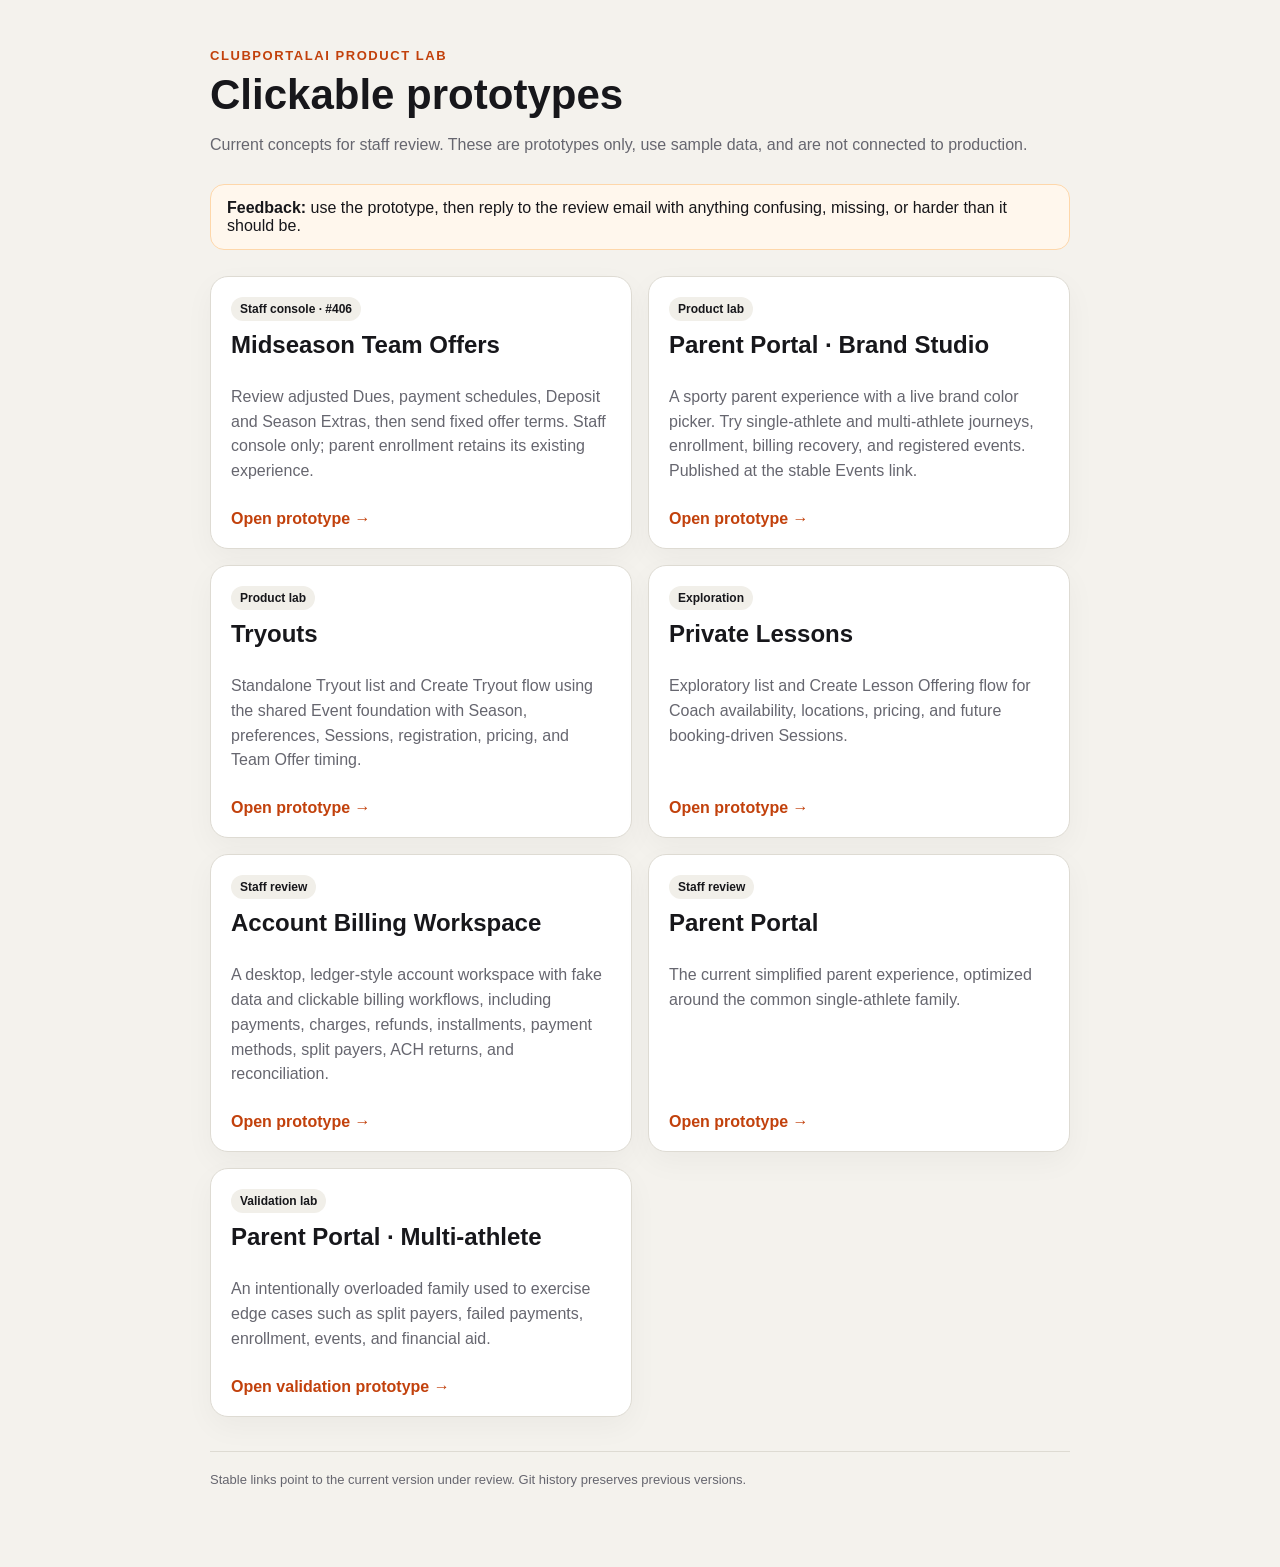
==== index.html @ dfda04d3 "Publish staff midseason Team Offer prototype" ====
<!doctype html>
<html lang="en">
<head>
<meta charset="utf-8">
<meta name="viewport" content="width=device-width,initial-scale=1">
<title>ClubPortalAI Prototypes</title>
<style>
:root{--bg:#f4f2ed;--panel:#fff;--fg:#17171b;--muted:#66666f;--line:#dedbd3;--accent:#c2410c}
*{box-sizing:border-box}body{margin:0;background:var(--bg);color:var(--fg);font-family:-apple-system,BlinkMacSystemFont,"Segoe UI",sans-serif}
main{max-width:900px;margin:auto;padding:48px 20px 80px}
.kicker{font-size:13px;font-weight:700;letter-spacing:.12em;text-transform:uppercase;color:var(--accent)}
h1{font-size:42px;line-height:1.05;margin:10px 0 12px}p{color:var(--muted);line-height:1.55}
.notice{background:#fff7ed;border:1px solid #fed7aa;border-radius:14px;padding:14px 16px;margin:26px 0}
.grid{display:grid;grid-template-columns:repeat(auto-fit,minmax(280px,1fr));gap:16px;margin-top:24px}
.card{display:flex;flex-direction:column;gap:10px;background:var(--panel);border:1px solid var(--line);border-radius:18px;padding:20px;text-decoration:none;color:inherit;box-shadow:0 10px 30px rgba(0,0,0,.04)}
.card:hover{border-color:#c9c5bc;transform:translateY(-1px)}
.badge{align-self:flex-start;font-size:12px;font-weight:700;background:#f1efe9;border-radius:999px;padding:5px 9px}
.card h2{font-size:24px;margin:0}.arrow{margin-top:auto;font-weight:700;color:var(--accent)}
footer{margin-top:34px;padding-top:20px;border-top:1px solid var(--line);font-size:13px;color:var(--muted)}
</style>
</head>
<body>
<main>
<div class="kicker">ClubPortalAI Product Lab</div>
<h1>Clickable prototypes</h1>
<p>Current concepts for staff review. These are prototypes only, use sample data, and are not connected to production.</p>
<div class="notice"><strong>Feedback:</strong> use the prototype, then reply to the review email with anything confusing, missing, or harder than it should be.</div>
<div class="grid">
<a class="card" href="./midseason-offers/">
<span class="badge">Staff console · #406</span>
<h2>Midseason Team Offers</h2>
<p>Review adjusted Dues, payment schedules, Deposit and Season Extras, then send fixed offer terms. Staff console only; parent enrollment retains its existing experience.</p>
<span class="arrow">Open prototype →</span>
</a>
<a class="card" href="./events/">
<span class="badge">Product lab</span>
<h2>Parent Portal · Brand Studio</h2>
<p>A sporty parent experience with a live brand color picker. Try single-athlete and multi-athlete journeys, enrollment, billing recovery, and registered events. Published at the stable Events link.</p>
<span class="arrow">Open prototype →</span>
</a>
<a class="card" href="./tryouts/">
<span class="badge">Product lab</span>
<h2>Tryouts</h2>
<p>Standalone Tryout list and Create Tryout flow using the shared Event foundation with Season, preferences, Sessions, registration, pricing, and Team Offer timing.</p>
<span class="arrow">Open prototype →</span>
</a>
<a class="card" href="./private-lessons/">
<span class="badge">Exploration</span>
<h2>Private Lessons</h2>
<p>Exploratory list and Create Lesson Offering flow for Coach availability, locations, pricing, and future booking-driven Sessions.</p>
<span class="arrow">Open prototype →</span>
</a>
<a class="card" href="./account-billing/">
<span class="badge">Staff review</span>
<h2>Account Billing Workspace</h2>
<p>A desktop, ledger-style account workspace with fake data and clickable billing workflows, including payments, charges, refunds, installments, payment methods, split payers, ACH returns, and reconciliation.</p>
<span class="arrow">Open prototype →</span>
</a>
<a class="card" href="./parent-portal/">
<span class="badge">Staff review</span>
<h2>Parent Portal</h2>
<p>The current simplified parent experience, optimized around the common single-athlete family.</p>
<span class="arrow">Open prototype →</span>
</a>
<a class="card" href="./parent-portal/validation/">
<span class="badge">Validation lab</span>
<h2>Parent Portal · Multi-athlete</h2>
<p>An intentionally overloaded family used to exercise edge cases such as split payers, failed payments, enrollment, events, and financial aid.</p>
<span class="arrow">Open validation prototype →</span>
</a>
</div>
<footer>Stable links point to the current version under review. Git history preserves previous versions.</footer>
</main>
</body>
</html>
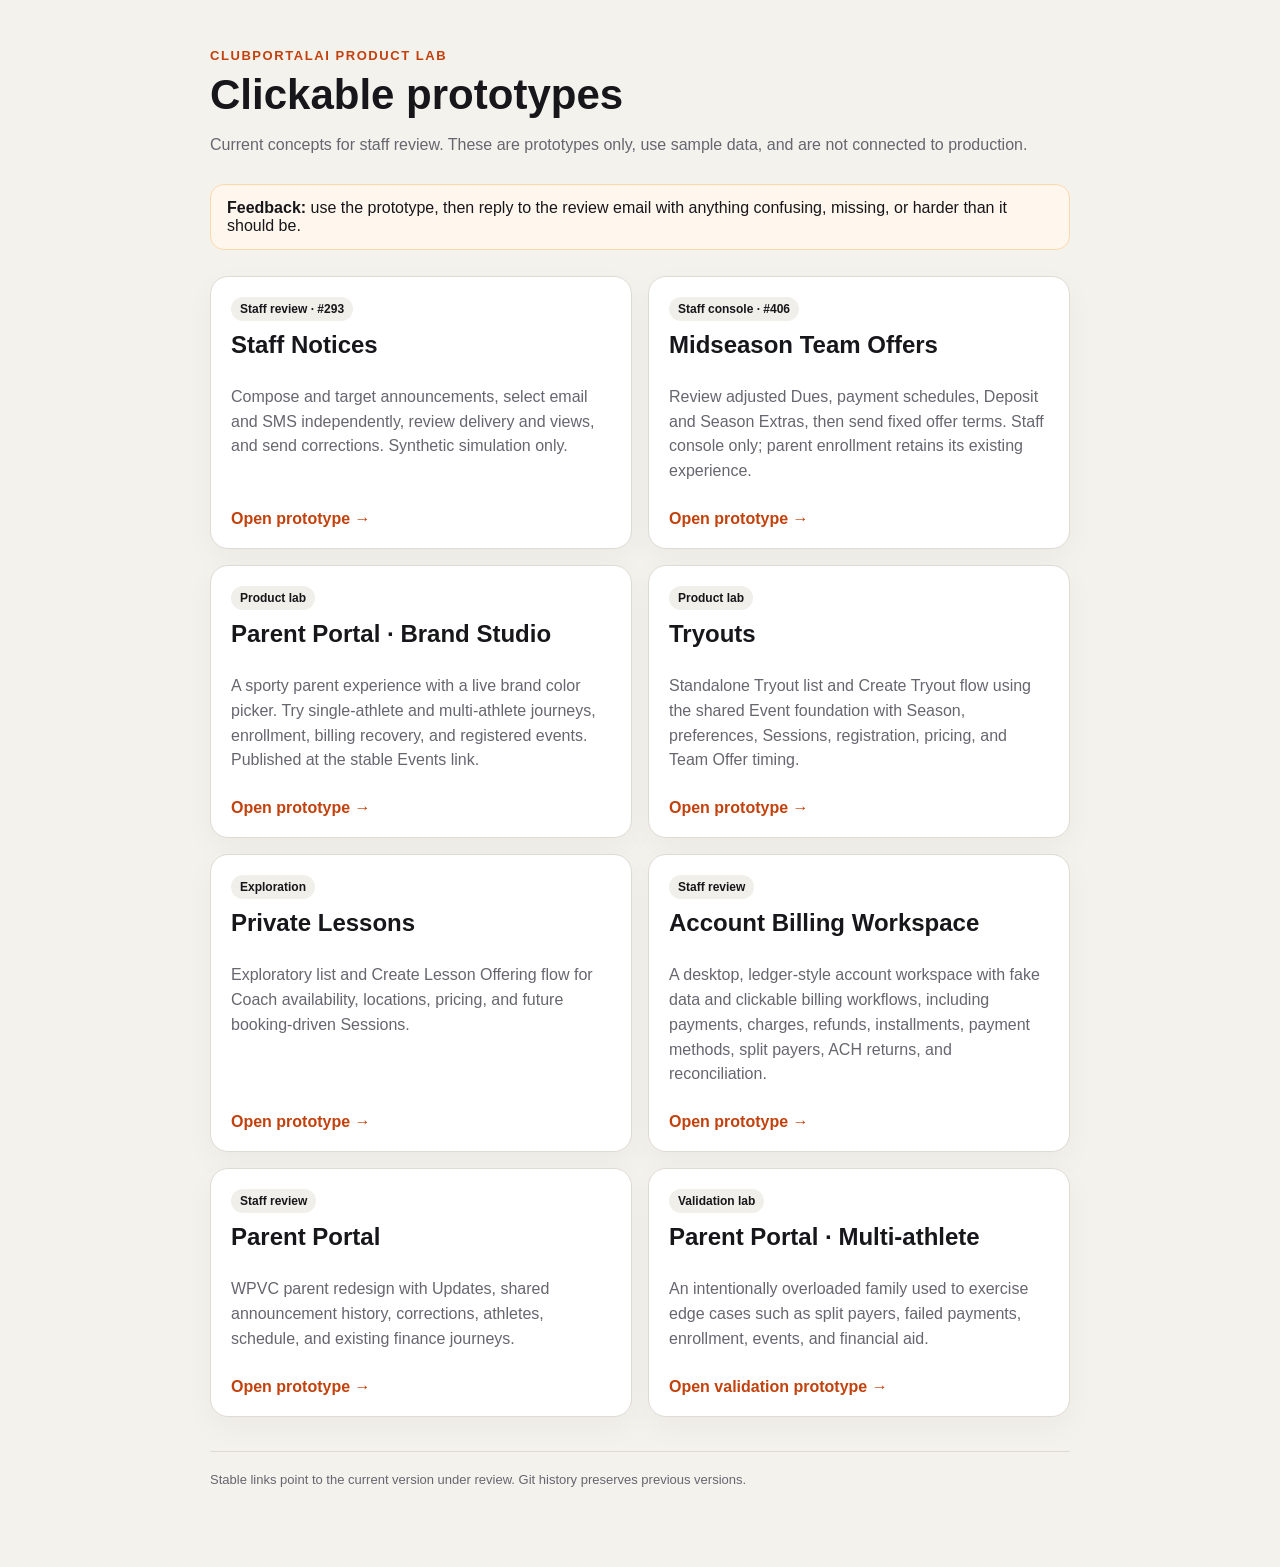
==== commit 9e814ce0: "Update parent portal and publish staff notices review prototypes" ====
--- a/index.html
+++ b/index.html
@@ -26,6 +26,12 @@
 <p>Current concepts for staff review. These are prototypes only, use sample data, and are not connected to production.</p>
 <div class="notice"><strong>Feedback:</strong> use the prototype, then reply to the review email with anything confusing, missing, or harder than it should be.</div>
 <div class="grid">
+<a class="card" href="./staff-notices/">
+<span class="badge">Staff review · #293</span>
+<h2>Staff Notices</h2>
+<p>Compose and target announcements, select email and SMS independently, review delivery and views, and send corrections. Synthetic simulation only.</p>
+<span class="arrow">Open prototype →</span>
+</a>
 <a class="card" href="./midseason-offers/">
 <span class="badge">Staff console · #406</span>
 <h2>Midseason Team Offers</h2>
@@ -59,7 +65,7 @@
 <a class="card" href="./parent-portal/">
 <span class="badge">Staff review</span>
 <h2>Parent Portal</h2>
-<p>The current simplified parent experience, optimized around the common single-athlete family.</p>
+<p>WPVC parent redesign with Updates, shared announcement history, corrections, athletes, schedule, and existing finance journeys.</p>
 <span class="arrow">Open prototype →</span>
 </a>
 <a class="card" href="./parent-portal/validation/">
@@ -72,4 +78,4 @@
 <footer>Stable links point to the current version under review. Git history preserves previous versions.</footer>
 </main>
 </body>
-</html>+</html>
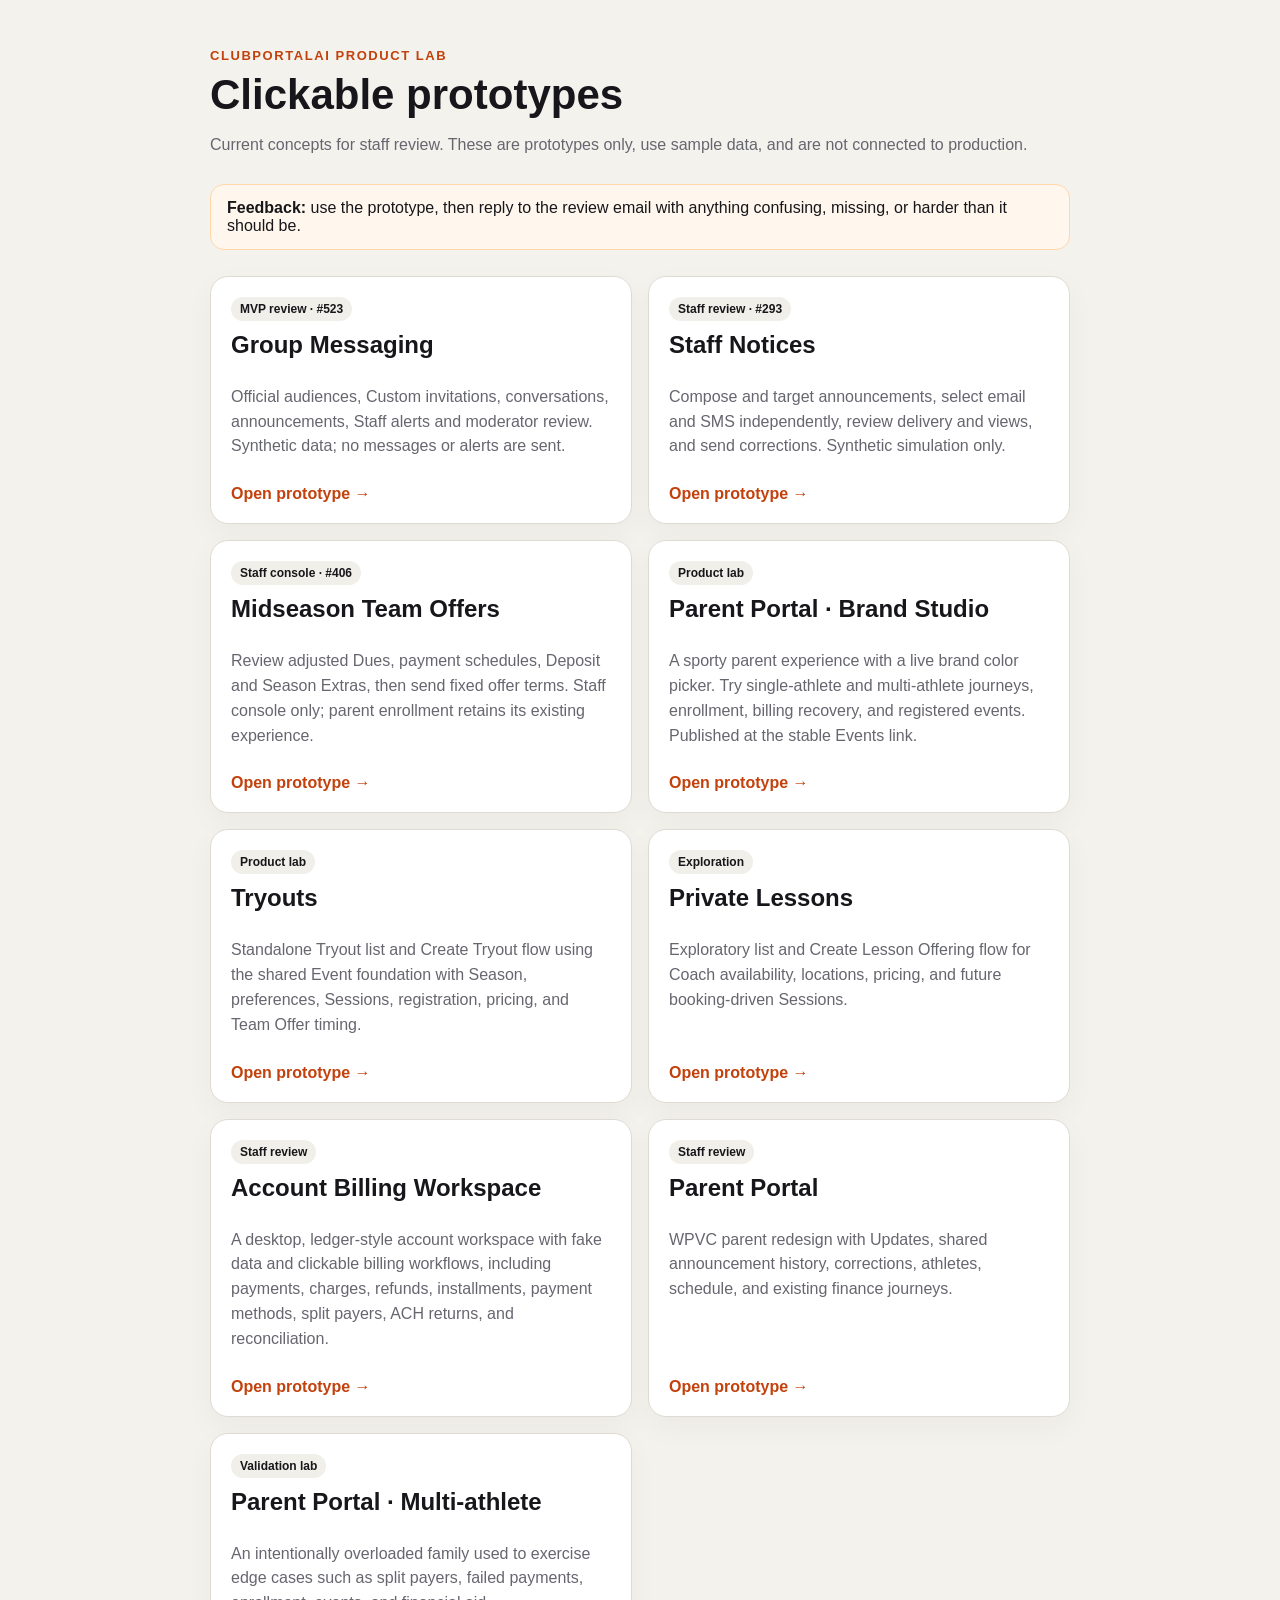
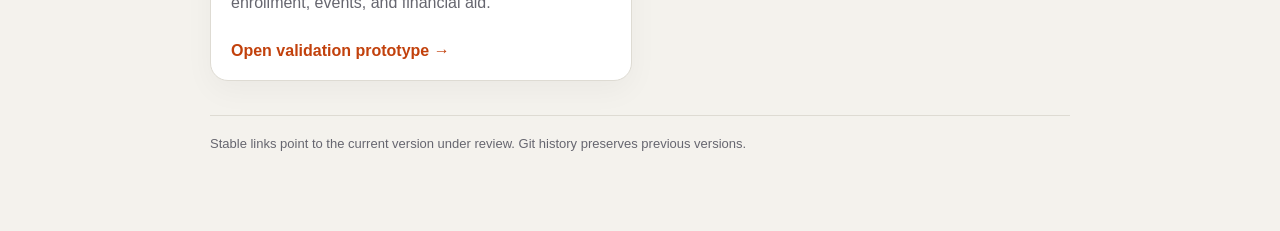
==== commit 9c6430f3: "Publish Group Messaging MVP prototype for #523" ====
--- a/index.html
+++ b/index.html
@@ -26,6 +26,12 @@
 <p>Current concepts for staff review. These are prototypes only, use sample data, and are not connected to production.</p>
 <div class="notice"><strong>Feedback:</strong> use the prototype, then reply to the review email with anything confusing, missing, or harder than it should be.</div>
 <div class="grid">
+<a class="card" href="./group-messaging/">
+<span class="badge">MVP review · #523</span>
+<h2>Group Messaging</h2>
+<p>Official audiences, Custom invitations, conversations, announcements, Staff alerts and moderator review. Synthetic data; no messages or alerts are sent.</p>
+<span class="arrow">Open prototype →</span>
+</a>
 <a class="card" href="./staff-notices/">
 <span class="badge">Staff review · #293</span>
 <h2>Staff Notices</h2>
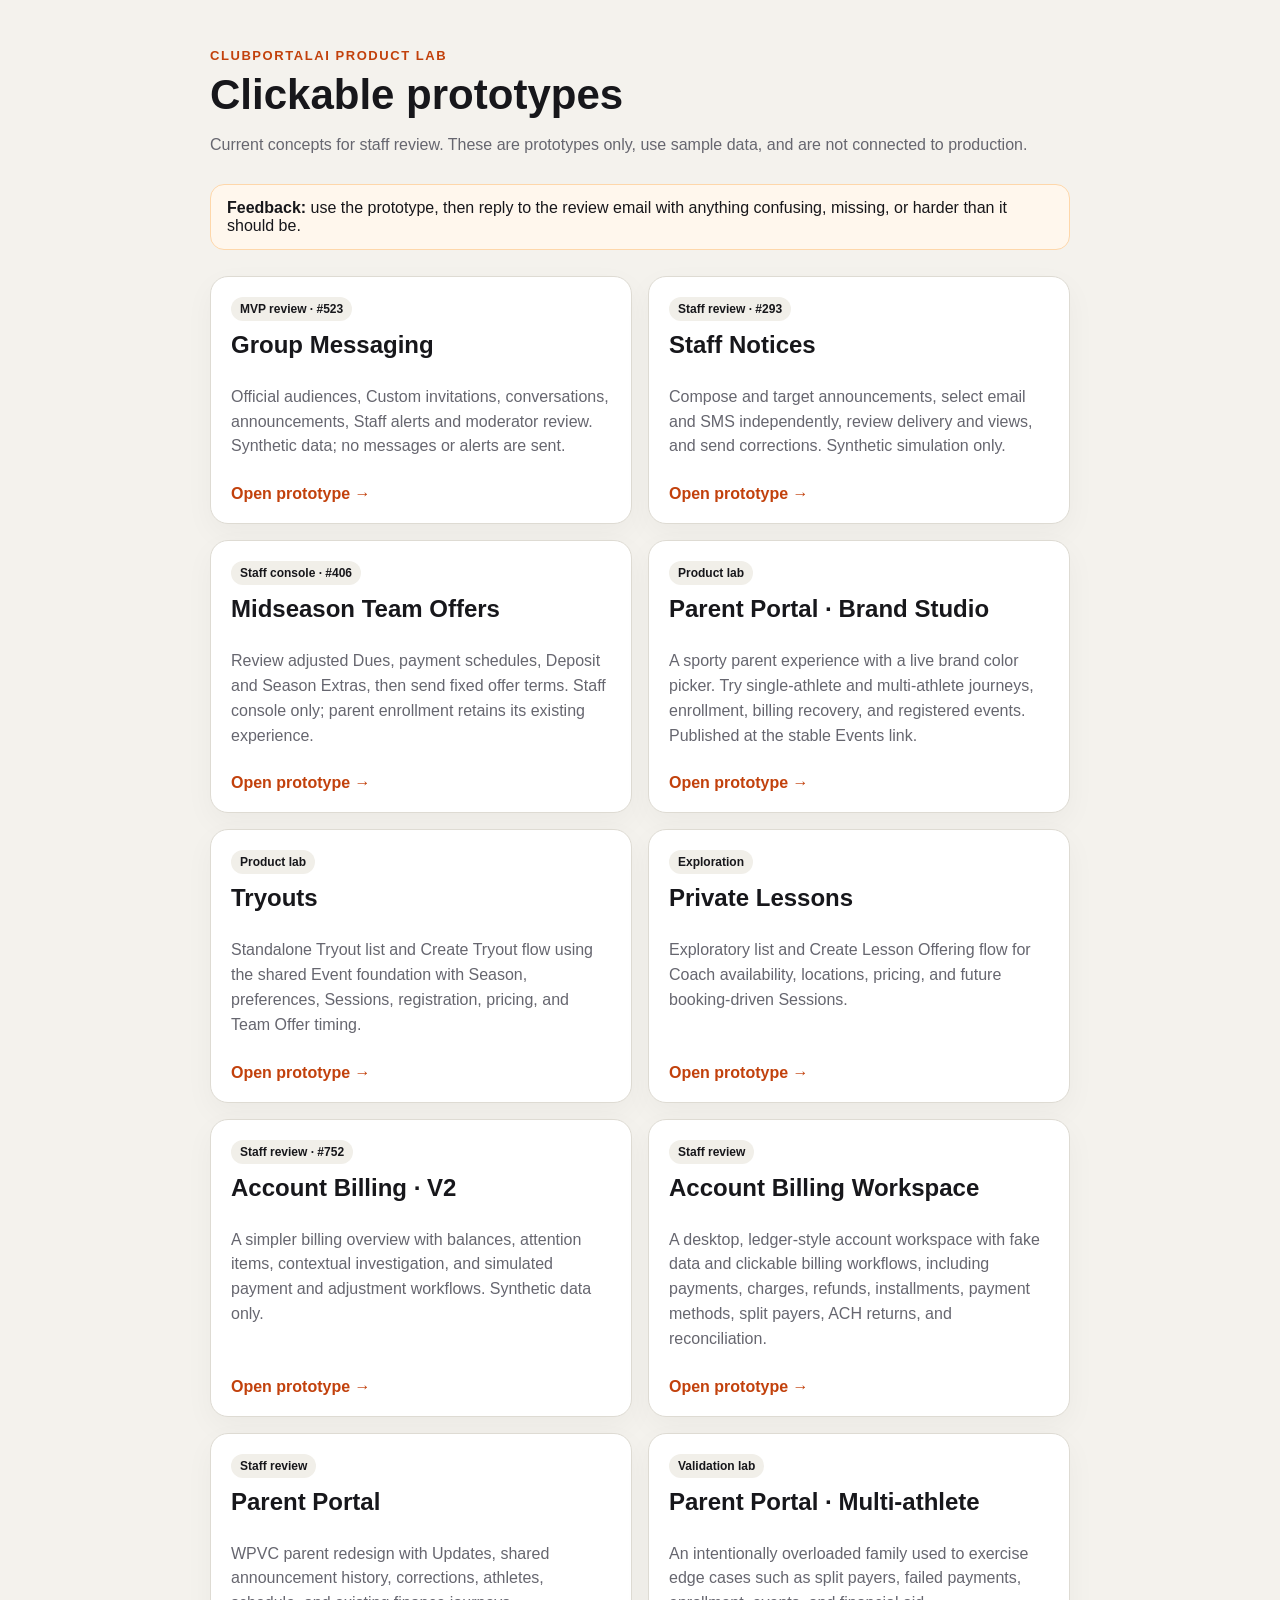
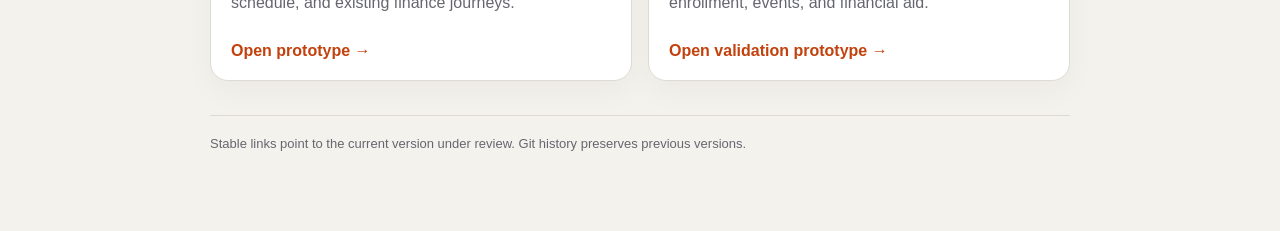
==== commit c47d01c7: "Publish Account Billing V2 prototype for staff review Copy the reviewed synthetic prototype from clu" ====
--- a/index.html
+++ b/index.html
@@ -62,6 +62,12 @@
 <p>Exploratory list and Create Lesson Offering flow for Coach availability, locations, pricing, and future booking-driven Sessions.</p>
 <span class="arrow">Open prototype →</span>
 </a>
+<a class="card" href="./account-billing_v2/">
+<span class="badge">Staff review · #752</span>
+<h2>Account Billing · V2</h2>
+<p>A simpler billing overview with balances, attention items, contextual investigation, and simulated payment and adjustment workflows. Synthetic data only.</p>
+<span class="arrow">Open prototype →</span>
+</a>
 <a class="card" href="./account-billing/">
 <span class="badge">Staff review</span>
 <h2>Account Billing Workspace</h2>
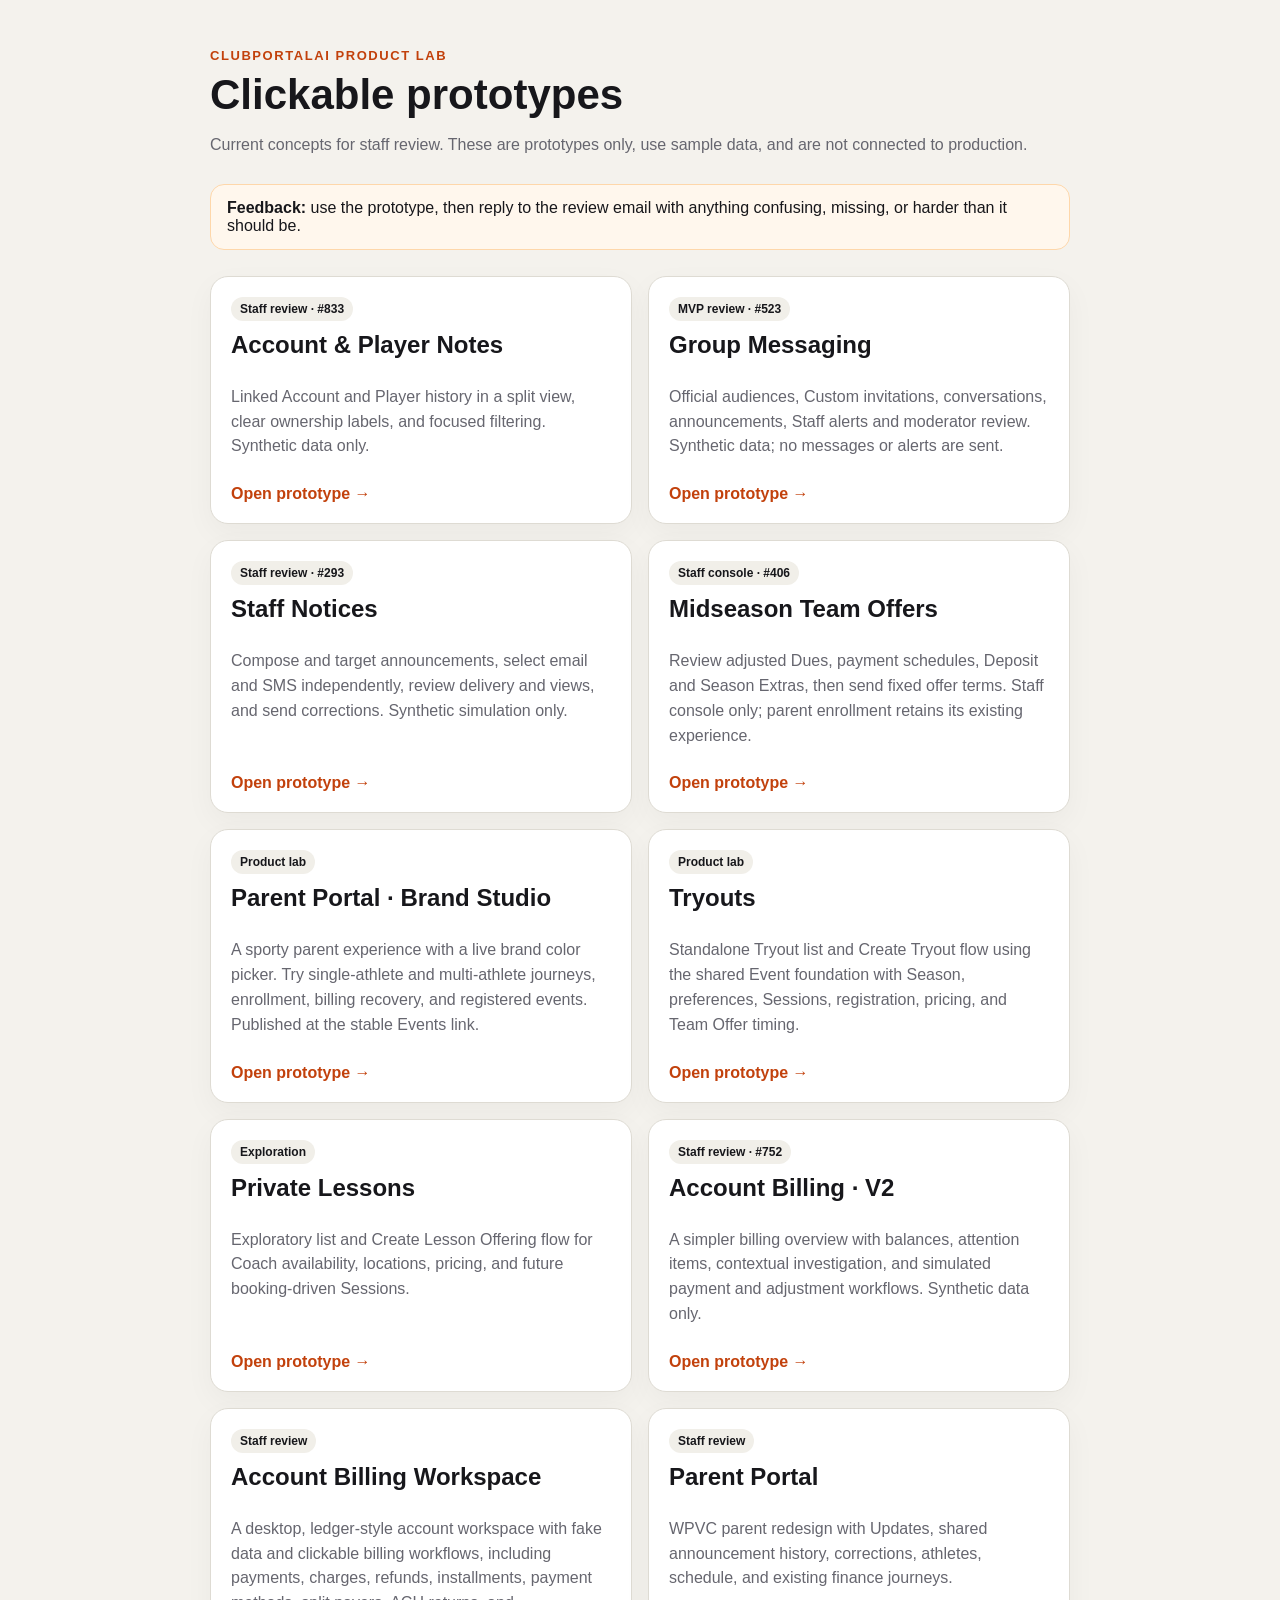
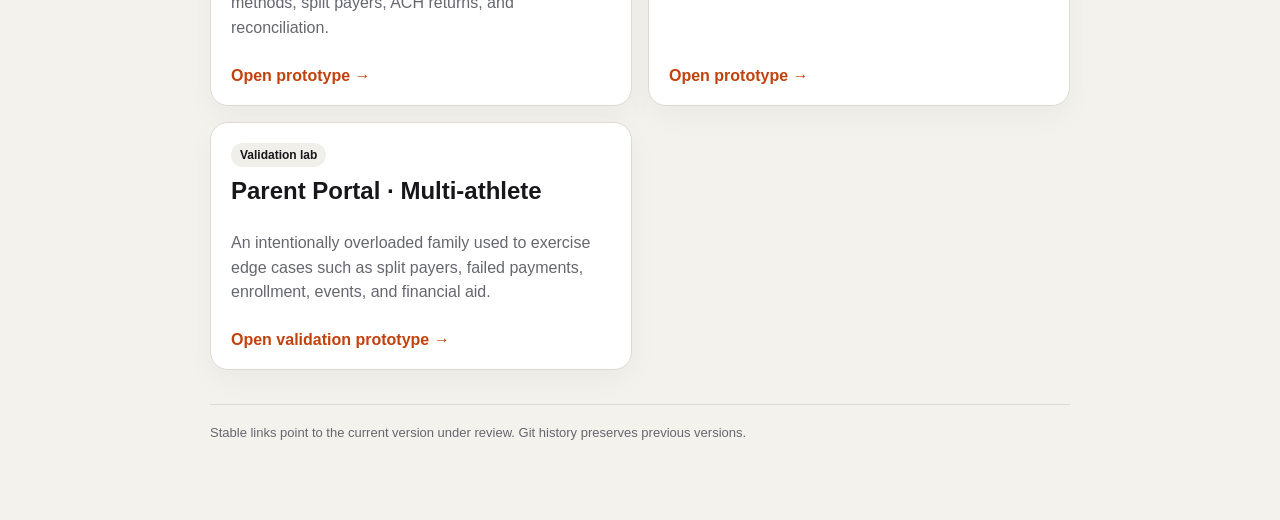
==== commit c74a2068: "Publish aligned Account and Player Notes prototype" ====
--- a/index.html
+++ b/index.html
@@ -26,6 +26,12 @@
 <p>Current concepts for staff review. These are prototypes only, use sample data, and are not connected to production.</p>
 <div class="notice"><strong>Feedback:</strong> use the prototype, then reply to the review email with anything confusing, missing, or harder than it should be.</div>
 <div class="grid">
+<a class="card" href="./notes/">
+<span class="badge">Staff review · #833</span>
+<h2>Account &amp; Player Notes</h2>
+<p>Linked Account and Player history in a split view, clear ownership labels, and focused filtering. Synthetic data only.</p>
+<span class="arrow">Open prototype →</span>
+</a>
 <a class="card" href="./group-messaging/">
 <span class="badge">MVP review · #523</span>
 <h2>Group Messaging</h2>
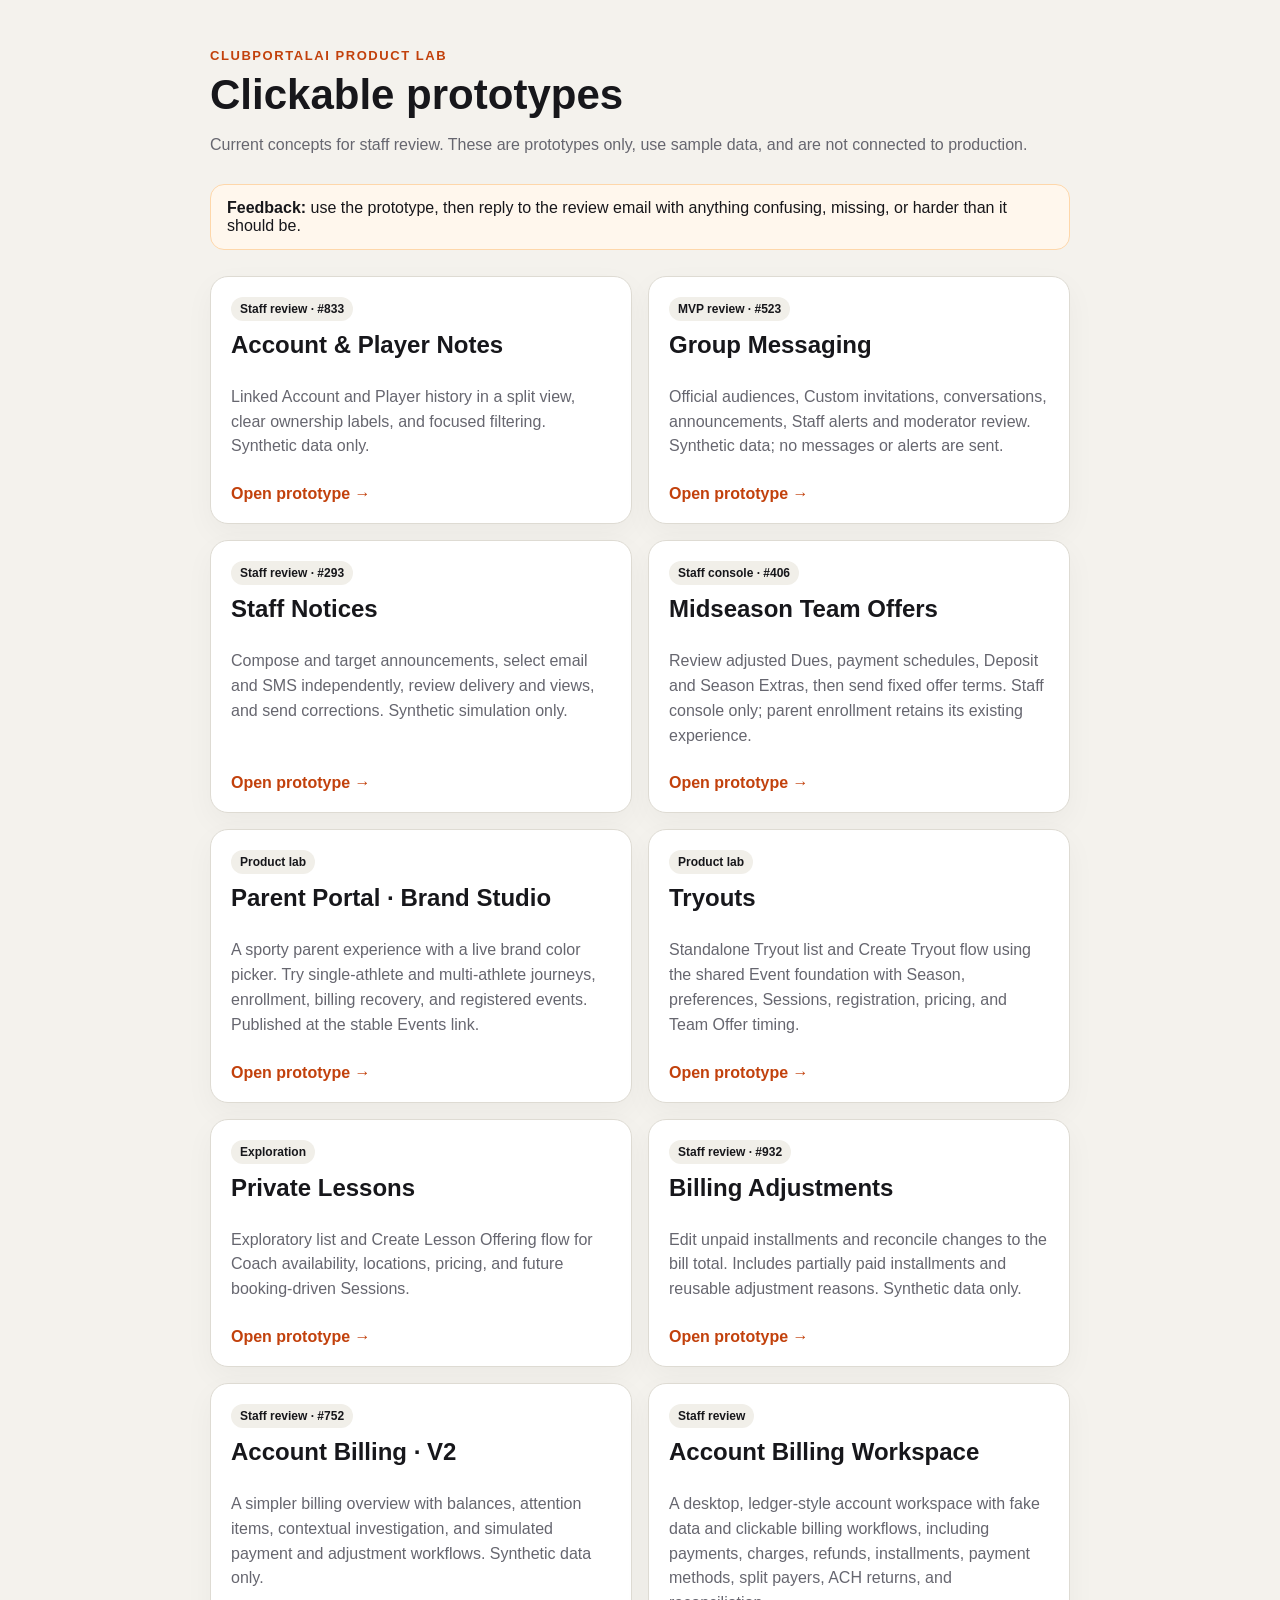
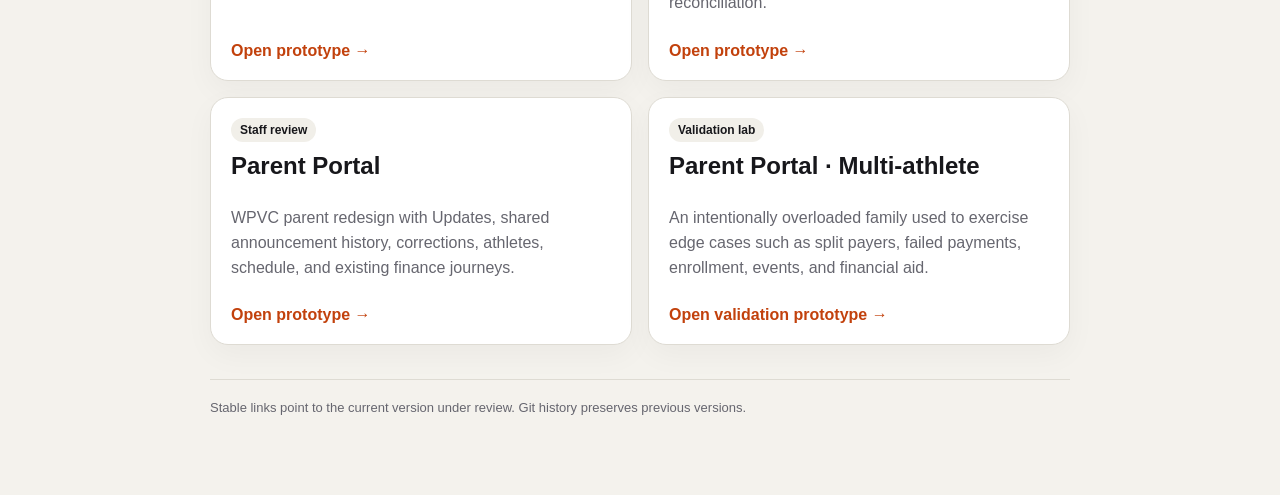
==== commit 2295c76a: "Publish Billing Adjustments prototype for staff review Add the reviewed synthetic installment editor" ====
--- a/index.html
+++ b/index.html
@@ -68,6 +68,12 @@
 <p>Exploratory list and Create Lesson Offering flow for Coach availability, locations, pricing, and future booking-driven Sessions.</p>
 <span class="arrow">Open prototype →</span>
 </a>
+<a class="card" href="./billing-adjustments/">
+<span class="badge">Staff review · #932</span>
+<h2>Billing Adjustments</h2>
+<p>Edit unpaid installments and reconcile changes to the bill total. Includes partially paid installments and reusable adjustment reasons. Synthetic data only.</p>
+<span class="arrow">Open prototype →</span>
+</a>
 <a class="card" href="./account-billing_v2/">
 <span class="badge">Staff review · #752</span>
 <h2>Account Billing · V2</h2>
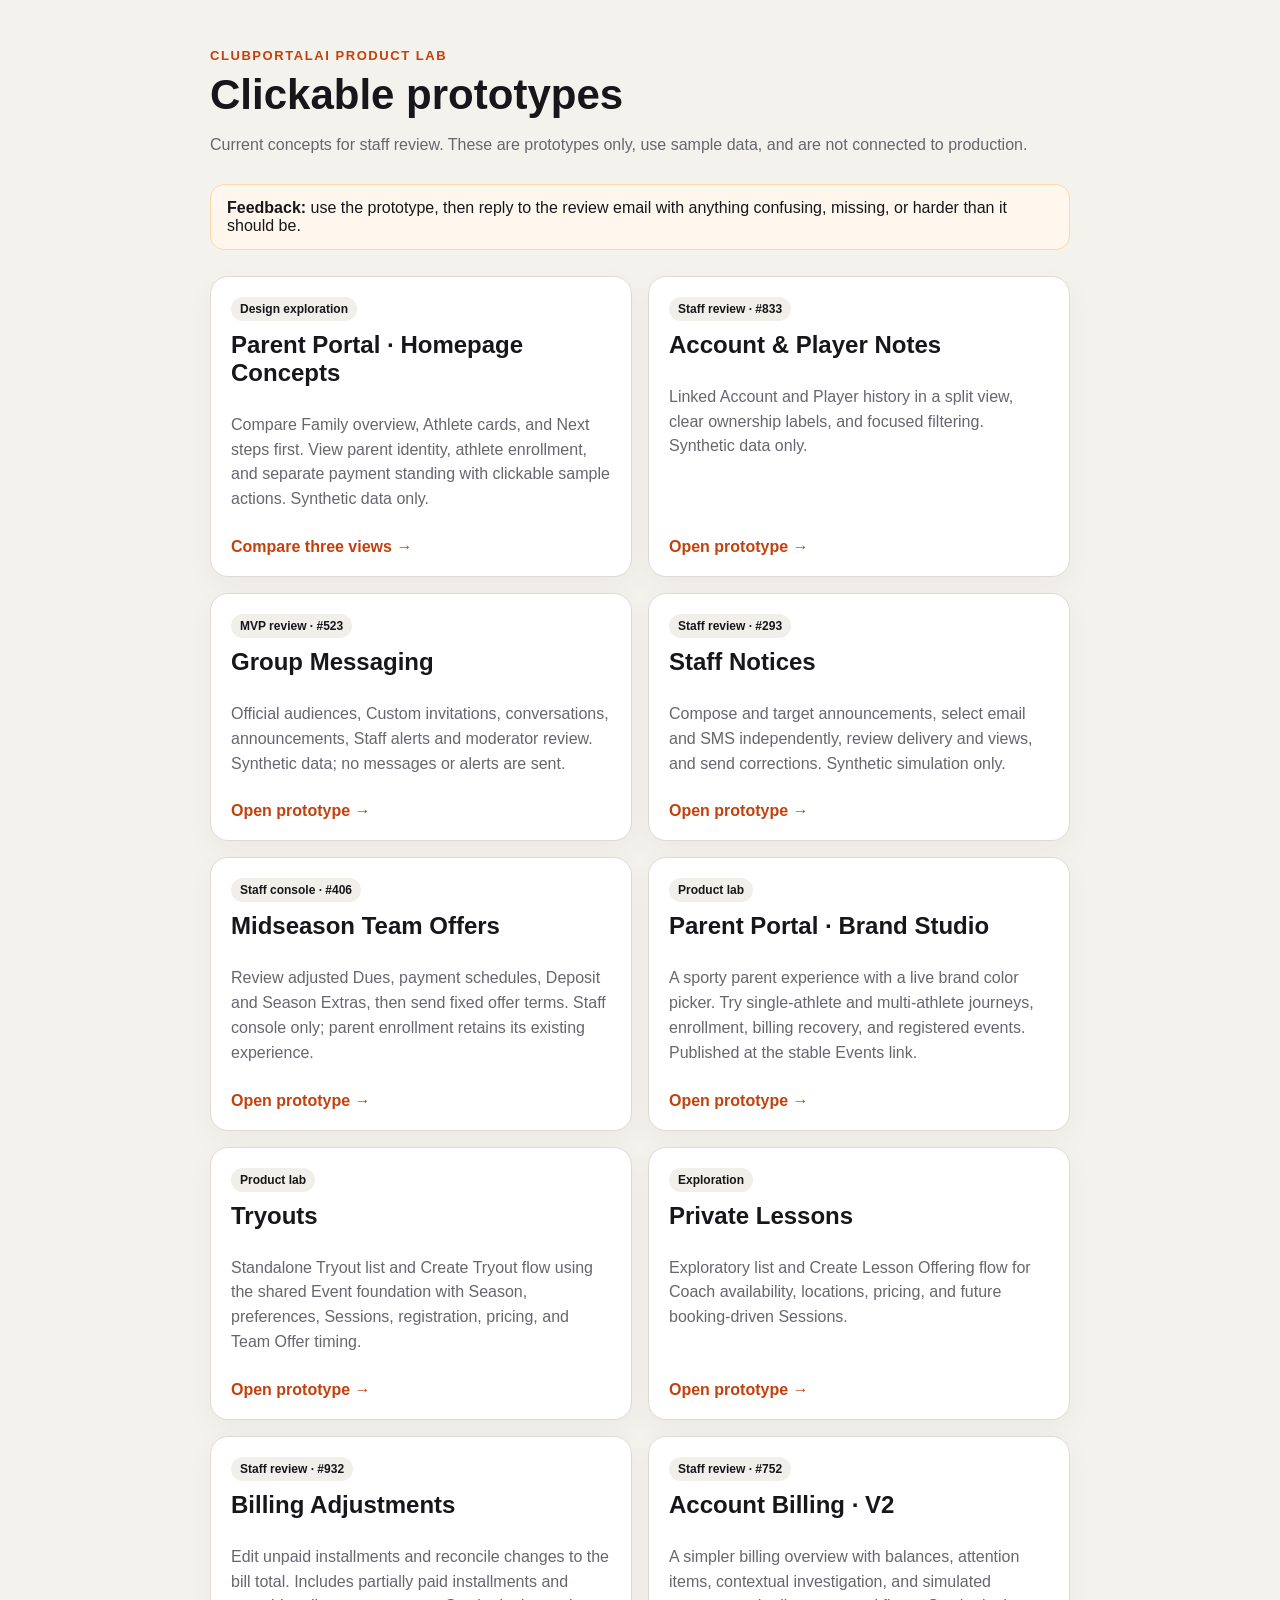
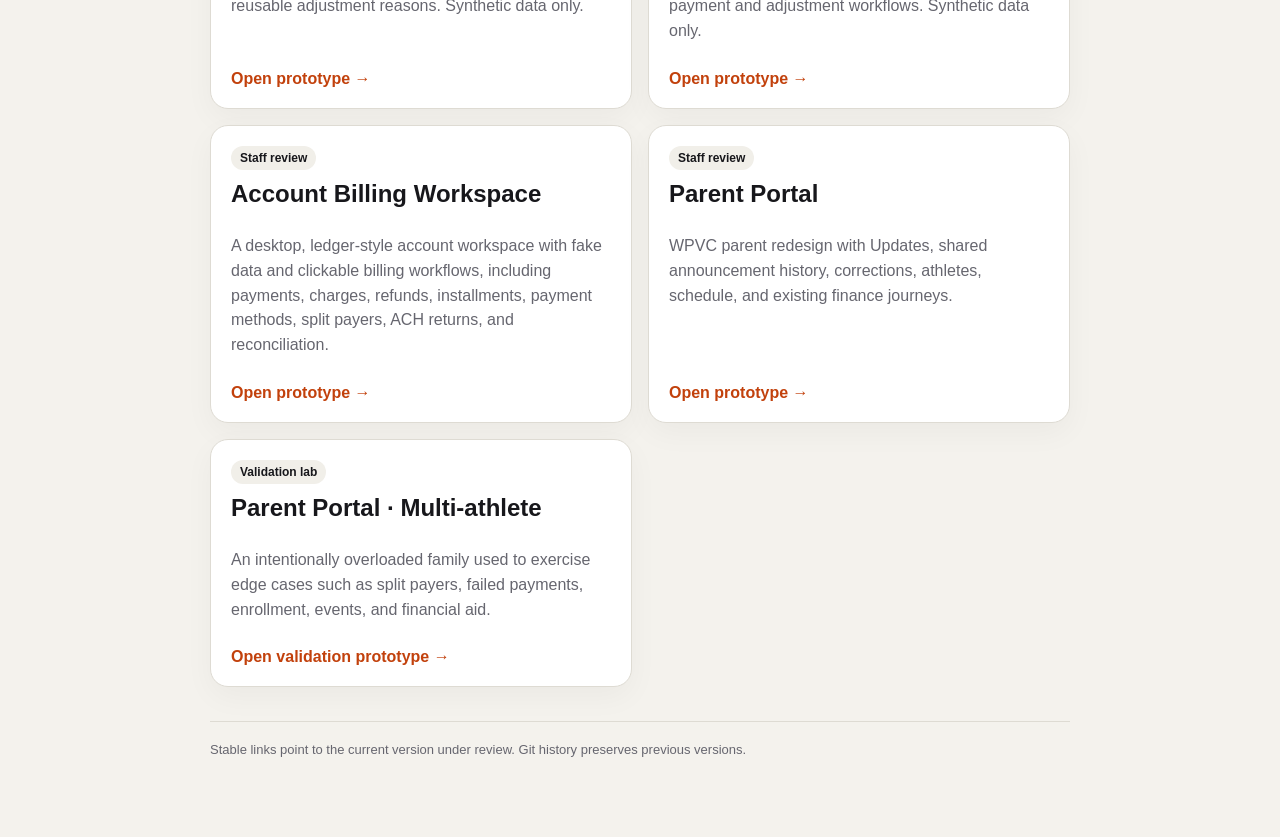
==== commit 43ed9a85: "feat: add clickable parent portal homepage concepts Add a gallery entry with Family overview, Athlet" ====
--- a/index.html
+++ b/index.html
@@ -1,105 +1,111 @@
-<!doctype html>
-<html lang="en">
-<head>
-<meta charset="utf-8">
-<meta name="viewport" content="width=device-width,initial-scale=1">
-<title>ClubPortalAI Prototypes</title>
-<style>
-:root{--bg:#f4f2ed;--panel:#fff;--fg:#17171b;--muted:#66666f;--line:#dedbd3;--accent:#c2410c}
-*{box-sizing:border-box}body{margin:0;background:var(--bg);color:var(--fg);font-family:-apple-system,BlinkMacSystemFont,"Segoe UI",sans-serif}
-main{max-width:900px;margin:auto;padding:48px 20px 80px}
-.kicker{font-size:13px;font-weight:700;letter-spacing:.12em;text-transform:uppercase;color:var(--accent)}
-h1{font-size:42px;line-height:1.05;margin:10px 0 12px}p{color:var(--muted);line-height:1.55}
-.notice{background:#fff7ed;border:1px solid #fed7aa;border-radius:14px;padding:14px 16px;margin:26px 0}
-.grid{display:grid;grid-template-columns:repeat(auto-fit,minmax(280px,1fr));gap:16px;margin-top:24px}
-.card{display:flex;flex-direction:column;gap:10px;background:var(--panel);border:1px solid var(--line);border-radius:18px;padding:20px;text-decoration:none;color:inherit;box-shadow:0 10px 30px rgba(0,0,0,.04)}
-.card:hover{border-color:#c9c5bc;transform:translateY(-1px)}
-.badge{align-self:flex-start;font-size:12px;font-weight:700;background:#f1efe9;border-radius:999px;padding:5px 9px}
-.card h2{font-size:24px;margin:0}.arrow{margin-top:auto;font-weight:700;color:var(--accent)}
-footer{margin-top:34px;padding-top:20px;border-top:1px solid var(--line);font-size:13px;color:var(--muted)}
-</style>
-</head>
-<body>
-<main>
-<div class="kicker">ClubPortalAI Product Lab</div>
-<h1>Clickable prototypes</h1>
-<p>Current concepts for staff review. These are prototypes only, use sample data, and are not connected to production.</p>
-<div class="notice"><strong>Feedback:</strong> use the prototype, then reply to the review email with anything confusing, missing, or harder than it should be.</div>
+<!doctype html>
+<html lang="en">
+<head>
+<meta charset="utf-8">
+<meta name="viewport" content="width=device-width,initial-scale=1">
+<title>ClubPortalAI Prototypes</title>
+<style>
+:root{--bg:#f4f2ed;--panel:#fff;--fg:#17171b;--muted:#66666f;--line:#dedbd3;--accent:#c2410c}
+*{box-sizing:border-box}body{margin:0;background:var(--bg);color:var(--fg);font-family:-apple-system,BlinkMacSystemFont,"Segoe UI",sans-serif}
+main{max-width:900px;margin:auto;padding:48px 20px 80px}
+.kicker{font-size:13px;font-weight:700;letter-spacing:.12em;text-transform:uppercase;color:var(--accent)}
+h1{font-size:42px;line-height:1.05;margin:10px 0 12px}p{color:var(--muted);line-height:1.55}
+.notice{background:#fff7ed;border:1px solid #fed7aa;border-radius:14px;padding:14px 16px;margin:26px 0}
+.grid{display:grid;grid-template-columns:repeat(auto-fit,minmax(280px,1fr));gap:16px;margin-top:24px}
+.card{display:flex;flex-direction:column;gap:10px;background:var(--panel);border:1px solid var(--line);border-radius:18px;padding:20px;text-decoration:none;color:inherit;box-shadow:0 10px 30px rgba(0,0,0,.04)}
+.card:hover{border-color:#c9c5bc;transform:translateY(-1px)}
+.badge{align-self:flex-start;font-size:12px;font-weight:700;background:#f1efe9;border-radius:999px;padding:5px 9px}
+.card h2{font-size:24px;margin:0}.arrow{margin-top:auto;font-weight:700;color:var(--accent)}
+footer{margin-top:34px;padding-top:20px;border-top:1px solid var(--line);font-size:13px;color:var(--muted)}
+</style>
+</head>
+<body>
+<main>
+<div class="kicker">ClubPortalAI Product Lab</div>
+<h1>Clickable prototypes</h1>
+<p>Current concepts for staff review. These are prototypes only, use sample data, and are not connected to production.</p>
+<div class="notice"><strong>Feedback:</strong> use the prototype, then reply to the review email with anything confusing, missing, or harder than it should be.</div>
 <div class="grid">
-<a class="card" href="./notes/">
-<span class="badge">Staff review · #833</span>
-<h2>Account &amp; Player Notes</h2>
-<p>Linked Account and Player history in a split view, clear ownership labels, and focused filtering. Synthetic data only.</p>
-<span class="arrow">Open prototype →</span>
-</a>
-<a class="card" href="./group-messaging/">
-<span class="badge">MVP review · #523</span>
-<h2>Group Messaging</h2>
-<p>Official audiences, Custom invitations, conversations, announcements, Staff alerts and moderator review. Synthetic data; no messages or alerts are sent.</p>
-<span class="arrow">Open prototype →</span>
-</a>
-<a class="card" href="./staff-notices/">
-<span class="badge">Staff review · #293</span>
-<h2>Staff Notices</h2>
-<p>Compose and target announcements, select email and SMS independently, review delivery and views, and send corrections. Synthetic simulation only.</p>
-<span class="arrow">Open prototype →</span>
-</a>
-<a class="card" href="./midseason-offers/">
-<span class="badge">Staff console · #406</span>
-<h2>Midseason Team Offers</h2>
-<p>Review adjusted Dues, payment schedules, Deposit and Season Extras, then send fixed offer terms. Staff console only; parent enrollment retains its existing experience.</p>
-<span class="arrow">Open prototype →</span>
-</a>
-<a class="card" href="./events/">
-<span class="badge">Product lab</span>
-<h2>Parent Portal · Brand Studio</h2>
-<p>A sporty parent experience with a live brand color picker. Try single-athlete and multi-athlete journeys, enrollment, billing recovery, and registered events. Published at the stable Events link.</p>
-<span class="arrow">Open prototype →</span>
-</a>
-<a class="card" href="./tryouts/">
-<span class="badge">Product lab</span>
-<h2>Tryouts</h2>
-<p>Standalone Tryout list and Create Tryout flow using the shared Event foundation with Season, preferences, Sessions, registration, pricing, and Team Offer timing.</p>
-<span class="arrow">Open prototype →</span>
-</a>
-<a class="card" href="./private-lessons/">
-<span class="badge">Exploration</span>
-<h2>Private Lessons</h2>
-<p>Exploratory list and Create Lesson Offering flow for Coach availability, locations, pricing, and future booking-driven Sessions.</p>
-<span class="arrow">Open prototype →</span>
-</a>
-<a class="card" href="./billing-adjustments/">
-<span class="badge">Staff review · #932</span>
-<h2>Billing Adjustments</h2>
-<p>Edit unpaid installments and reconcile changes to the bill total. Includes partially paid installments and reusable adjustment reasons. Synthetic data only.</p>
-<span class="arrow">Open prototype →</span>
-</a>
-<a class="card" href="./account-billing_v2/">
-<span class="badge">Staff review · #752</span>
-<h2>Account Billing · V2</h2>
-<p>A simpler billing overview with balances, attention items, contextual investigation, and simulated payment and adjustment workflows. Synthetic data only.</p>
-<span class="arrow">Open prototype →</span>
-</a>
-<a class="card" href="./account-billing/">
-<span class="badge">Staff review</span>
-<h2>Account Billing Workspace</h2>
-<p>A desktop, ledger-style account workspace with fake data and clickable billing workflows, including payments, charges, refunds, installments, payment methods, split payers, ACH returns, and reconciliation.</p>
-<span class="arrow">Open prototype →</span>
-</a>
-<a class="card" href="./parent-portal/">
-<span class="badge">Staff review</span>
-<h2>Parent Portal</h2>
-<p>WPVC parent redesign with Updates, shared announcement history, corrections, athletes, schedule, and existing finance journeys.</p>
-<span class="arrow">Open prototype →</span>
-</a>
-<a class="card" href="./parent-portal/validation/">
-<span class="badge">Validation lab</span>
-<h2>Parent Portal · Multi-athlete</h2>
-<p>An intentionally overloaded family used to exercise edge cases such as split payers, failed payments, enrollment, events, and financial aid.</p>
-<span class="arrow">Open validation prototype →</span>
-</a>
-</div>
-<footer>Stable links point to the current version under review. Git history preserves previous versions.</footer>
-</main>
-</body>
-</html>
+<a class="card" href="./parent-portal/homepage-concepts/">
+<span class="badge">Design exploration</span>
+<h2>Parent Portal · Homepage Concepts</h2>
+<p>Compare Family overview, Athlete cards, and Next steps first. View parent identity, athlete enrollment, and separate payment standing with clickable sample actions. Synthetic data only.</p>
+<span class="arrow">Compare three views →</span>
+</a>
+<a class="card" href="./notes/">
+<span class="badge">Staff review · #833</span>
+<h2>Account &amp; Player Notes</h2>
+<p>Linked Account and Player history in a split view, clear ownership labels, and focused filtering. Synthetic data only.</p>
+<span class="arrow">Open prototype →</span>
+</a>
+<a class="card" href="./group-messaging/">
+<span class="badge">MVP review · #523</span>
+<h2>Group Messaging</h2>
+<p>Official audiences, Custom invitations, conversations, announcements, Staff alerts and moderator review. Synthetic data; no messages or alerts are sent.</p>
+<span class="arrow">Open prototype →</span>
+</a>
+<a class="card" href="./staff-notices/">
+<span class="badge">Staff review · #293</span>
+<h2>Staff Notices</h2>
+<p>Compose and target announcements, select email and SMS independently, review delivery and views, and send corrections. Synthetic simulation only.</p>
+<span class="arrow">Open prototype →</span>
+</a>
+<a class="card" href="./midseason-offers/">
+<span class="badge">Staff console · #406</span>
+<h2>Midseason Team Offers</h2>
+<p>Review adjusted Dues, payment schedules, Deposit and Season Extras, then send fixed offer terms. Staff console only; parent enrollment retains its existing experience.</p>
+<span class="arrow">Open prototype →</span>
+</a>
+<a class="card" href="./events/">
+<span class="badge">Product lab</span>
+<h2>Parent Portal · Brand Studio</h2>
+<p>A sporty parent experience with a live brand color picker. Try single-athlete and multi-athlete journeys, enrollment, billing recovery, and registered events. Published at the stable Events link.</p>
+<span class="arrow">Open prototype →</span>
+</a>
+<a class="card" href="./tryouts/">
+<span class="badge">Product lab</span>
+<h2>Tryouts</h2>
+<p>Standalone Tryout list and Create Tryout flow using the shared Event foundation with Season, preferences, Sessions, registration, pricing, and Team Offer timing.</p>
+<span class="arrow">Open prototype →</span>
+</a>
+<a class="card" href="./private-lessons/">
+<span class="badge">Exploration</span>
+<h2>Private Lessons</h2>
+<p>Exploratory list and Create Lesson Offering flow for Coach availability, locations, pricing, and future booking-driven Sessions.</p>
+<span class="arrow">Open prototype →</span>
+</a>
+<a class="card" href="./billing-adjustments/">
+<span class="badge">Staff review · #932</span>
+<h2>Billing Adjustments</h2>
+<p>Edit unpaid installments and reconcile changes to the bill total. Includes partially paid installments and reusable adjustment reasons. Synthetic data only.</p>
+<span class="arrow">Open prototype →</span>
+</a>
+<a class="card" href="./account-billing_v2/">
+<span class="badge">Staff review · #752</span>
+<h2>Account Billing · V2</h2>
+<p>A simpler billing overview with balances, attention items, contextual investigation, and simulated payment and adjustment workflows. Synthetic data only.</p>
+<span class="arrow">Open prototype →</span>
+</a>
+<a class="card" href="./account-billing/">
+<span class="badge">Staff review</span>
+<h2>Account Billing Workspace</h2>
+<p>A desktop, ledger-style account workspace with fake data and clickable billing workflows, including payments, charges, refunds, installments, payment methods, split payers, ACH returns, and reconciliation.</p>
+<span class="arrow">Open prototype →</span>
+</a>
+<a class="card" href="./parent-portal/">
+<span class="badge">Staff review</span>
+<h2>Parent Portal</h2>
+<p>WPVC parent redesign with Updates, shared announcement history, corrections, athletes, schedule, and existing finance journeys.</p>
+<span class="arrow">Open prototype →</span>
+</a>
+<a class="card" href="./parent-portal/validation/">
+<span class="badge">Validation lab</span>
+<h2>Parent Portal · Multi-athlete</h2>
+<p>An intentionally overloaded family used to exercise edge cases such as split payers, failed payments, enrollment, events, and financial aid.</p>
+<span class="arrow">Open validation prototype →</span>
+</a>
+</div>
+<footer>Stable links point to the current version under review. Git history preserves previous versions.</footer>
+</main>
+</body>
+</html>
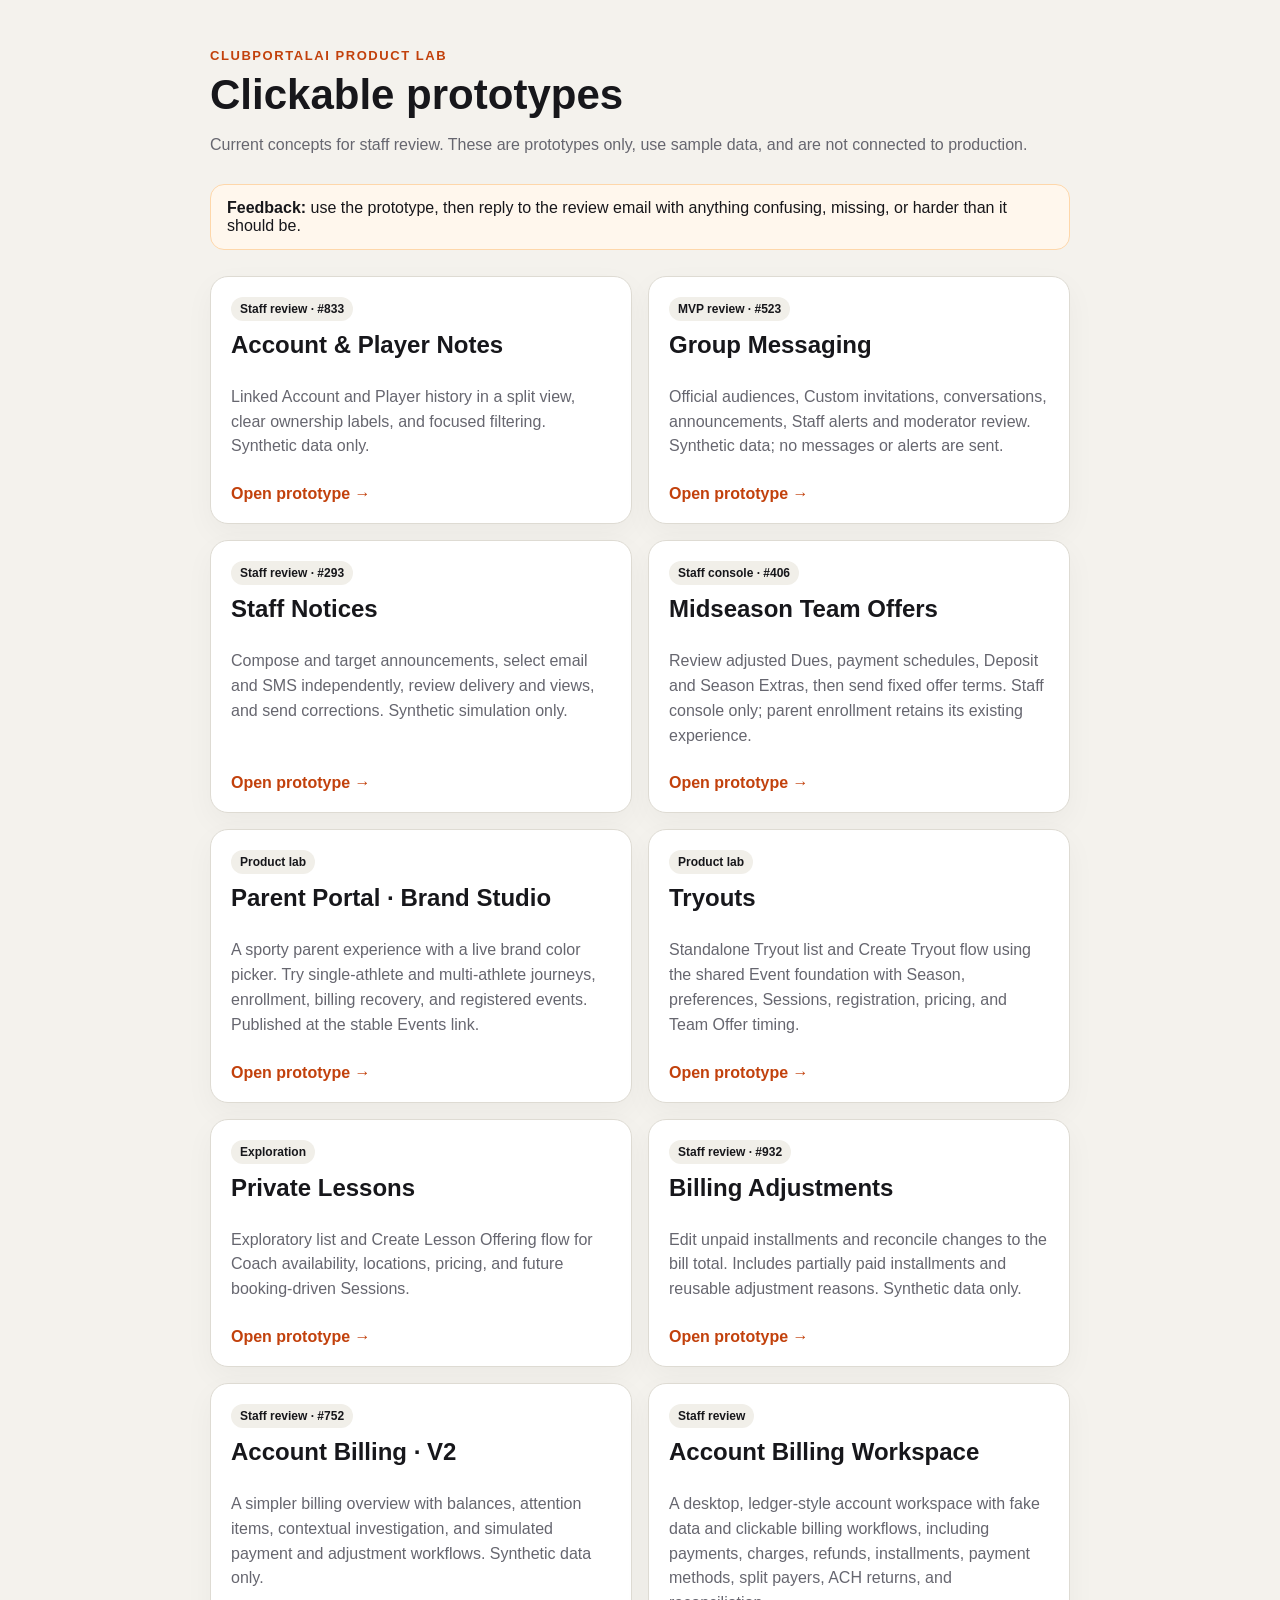
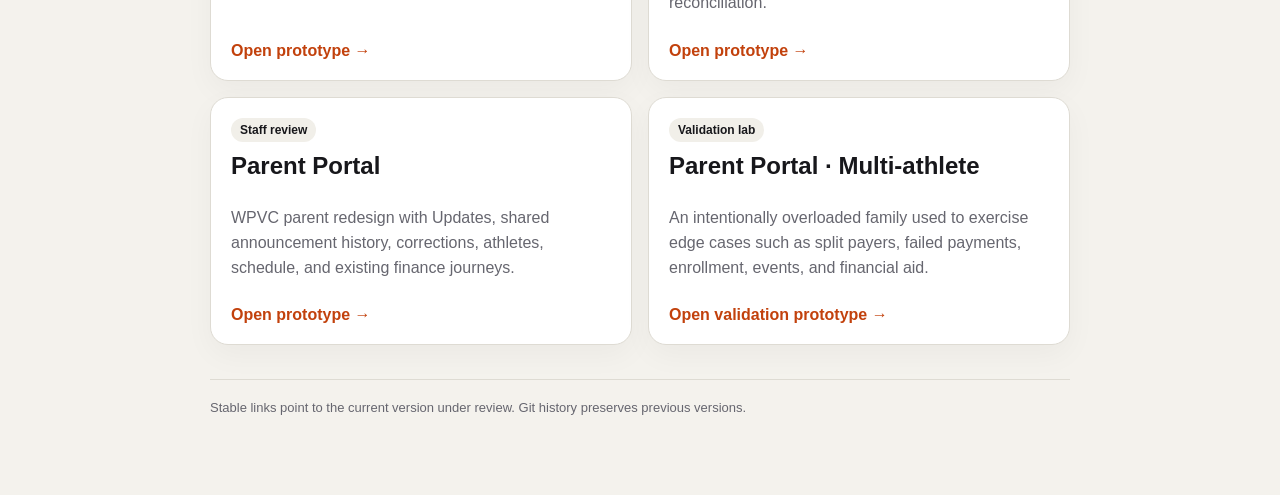
==== commit 9c405266: "revert: remove parent portal homepage concepts Remove the requested homepage example, gallery entry," ====
--- a/index.html
+++ b/index.html
@@ -1,111 +1,105 @@
-<!doctype html>
-<html lang="en">
-<head>
-<meta charset="utf-8">
-<meta name="viewport" content="width=device-width,initial-scale=1">
-<title>ClubPortalAI Prototypes</title>
-<style>
-:root{--bg:#f4f2ed;--panel:#fff;--fg:#17171b;--muted:#66666f;--line:#dedbd3;--accent:#c2410c}
-*{box-sizing:border-box}body{margin:0;background:var(--bg);color:var(--fg);font-family:-apple-system,BlinkMacSystemFont,"Segoe UI",sans-serif}
-main{max-width:900px;margin:auto;padding:48px 20px 80px}
-.kicker{font-size:13px;font-weight:700;letter-spacing:.12em;text-transform:uppercase;color:var(--accent)}
-h1{font-size:42px;line-height:1.05;margin:10px 0 12px}p{color:var(--muted);line-height:1.55}
-.notice{background:#fff7ed;border:1px solid #fed7aa;border-radius:14px;padding:14px 16px;margin:26px 0}
-.grid{display:grid;grid-template-columns:repeat(auto-fit,minmax(280px,1fr));gap:16px;margin-top:24px}
-.card{display:flex;flex-direction:column;gap:10px;background:var(--panel);border:1px solid var(--line);border-radius:18px;padding:20px;text-decoration:none;color:inherit;box-shadow:0 10px 30px rgba(0,0,0,.04)}
-.card:hover{border-color:#c9c5bc;transform:translateY(-1px)}
-.badge{align-self:flex-start;font-size:12px;font-weight:700;background:#f1efe9;border-radius:999px;padding:5px 9px}
-.card h2{font-size:24px;margin:0}.arrow{margin-top:auto;font-weight:700;color:var(--accent)}
-footer{margin-top:34px;padding-top:20px;border-top:1px solid var(--line);font-size:13px;color:var(--muted)}
-</style>
-</head>
-<body>
-<main>
-<div class="kicker">ClubPortalAI Product Lab</div>
-<h1>Clickable prototypes</h1>
-<p>Current concepts for staff review. These are prototypes only, use sample data, and are not connected to production.</p>
-<div class="notice"><strong>Feedback:</strong> use the prototype, then reply to the review email with anything confusing, missing, or harder than it should be.</div>
+<!doctype html>
+<html lang="en">
+<head>
+<meta charset="utf-8">
+<meta name="viewport" content="width=device-width,initial-scale=1">
+<title>ClubPortalAI Prototypes</title>
+<style>
+:root{--bg:#f4f2ed;--panel:#fff;--fg:#17171b;--muted:#66666f;--line:#dedbd3;--accent:#c2410c}
+*{box-sizing:border-box}body{margin:0;background:var(--bg);color:var(--fg);font-family:-apple-system,BlinkMacSystemFont,"Segoe UI",sans-serif}
+main{max-width:900px;margin:auto;padding:48px 20px 80px}
+.kicker{font-size:13px;font-weight:700;letter-spacing:.12em;text-transform:uppercase;color:var(--accent)}
+h1{font-size:42px;line-height:1.05;margin:10px 0 12px}p{color:var(--muted);line-height:1.55}
+.notice{background:#fff7ed;border:1px solid #fed7aa;border-radius:14px;padding:14px 16px;margin:26px 0}
+.grid{display:grid;grid-template-columns:repeat(auto-fit,minmax(280px,1fr));gap:16px;margin-top:24px}
+.card{display:flex;flex-direction:column;gap:10px;background:var(--panel);border:1px solid var(--line);border-radius:18px;padding:20px;text-decoration:none;color:inherit;box-shadow:0 10px 30px rgba(0,0,0,.04)}
+.card:hover{border-color:#c9c5bc;transform:translateY(-1px)}
+.badge{align-self:flex-start;font-size:12px;font-weight:700;background:#f1efe9;border-radius:999px;padding:5px 9px}
+.card h2{font-size:24px;margin:0}.arrow{margin-top:auto;font-weight:700;color:var(--accent)}
+footer{margin-top:34px;padding-top:20px;border-top:1px solid var(--line);font-size:13px;color:var(--muted)}
+</style>
+</head>
+<body>
+<main>
+<div class="kicker">ClubPortalAI Product Lab</div>
+<h1>Clickable prototypes</h1>
+<p>Current concepts for staff review. These are prototypes only, use sample data, and are not connected to production.</p>
+<div class="notice"><strong>Feedback:</strong> use the prototype, then reply to the review email with anything confusing, missing, or harder than it should be.</div>
 <div class="grid">
-<a class="card" href="./parent-portal/homepage-concepts/">
-<span class="badge">Design exploration</span>
-<h2>Parent Portal · Homepage Concepts</h2>
-<p>Compare Family overview, Athlete cards, and Next steps first. View parent identity, athlete enrollment, and separate payment standing with clickable sample actions. Synthetic data only.</p>
-<span class="arrow">Compare three views →</span>
-</a>
-<a class="card" href="./notes/">
-<span class="badge">Staff review · #833</span>
-<h2>Account &amp; Player Notes</h2>
-<p>Linked Account and Player history in a split view, clear ownership labels, and focused filtering. Synthetic data only.</p>
-<span class="arrow">Open prototype →</span>
-</a>
-<a class="card" href="./group-messaging/">
-<span class="badge">MVP review · #523</span>
-<h2>Group Messaging</h2>
-<p>Official audiences, Custom invitations, conversations, announcements, Staff alerts and moderator review. Synthetic data; no messages or alerts are sent.</p>
-<span class="arrow">Open prototype →</span>
-</a>
-<a class="card" href="./staff-notices/">
-<span class="badge">Staff review · #293</span>
-<h2>Staff Notices</h2>
-<p>Compose and target announcements, select email and SMS independently, review delivery and views, and send corrections. Synthetic simulation only.</p>
-<span class="arrow">Open prototype →</span>
-</a>
-<a class="card" href="./midseason-offers/">
-<span class="badge">Staff console · #406</span>
-<h2>Midseason Team Offers</h2>
-<p>Review adjusted Dues, payment schedules, Deposit and Season Extras, then send fixed offer terms. Staff console only; parent enrollment retains its existing experience.</p>
-<span class="arrow">Open prototype →</span>
-</a>
-<a class="card" href="./events/">
-<span class="badge">Product lab</span>
-<h2>Parent Portal · Brand Studio</h2>
-<p>A sporty parent experience with a live brand color picker. Try single-athlete and multi-athlete journeys, enrollment, billing recovery, and registered events. Published at the stable Events link.</p>
-<span class="arrow">Open prototype →</span>
-</a>
-<a class="card" href="./tryouts/">
-<span class="badge">Product lab</span>
-<h2>Tryouts</h2>
-<p>Standalone Tryout list and Create Tryout flow using the shared Event foundation with Season, preferences, Sessions, registration, pricing, and Team Offer timing.</p>
-<span class="arrow">Open prototype →</span>
-</a>
-<a class="card" href="./private-lessons/">
-<span class="badge">Exploration</span>
-<h2>Private Lessons</h2>
-<p>Exploratory list and Create Lesson Offering flow for Coach availability, locations, pricing, and future booking-driven Sessions.</p>
-<span class="arrow">Open prototype →</span>
-</a>
-<a class="card" href="./billing-adjustments/">
-<span class="badge">Staff review · #932</span>
-<h2>Billing Adjustments</h2>
-<p>Edit unpaid installments and reconcile changes to the bill total. Includes partially paid installments and reusable adjustment reasons. Synthetic data only.</p>
-<span class="arrow">Open prototype →</span>
-</a>
-<a class="card" href="./account-billing_v2/">
-<span class="badge">Staff review · #752</span>
-<h2>Account Billing · V2</h2>
-<p>A simpler billing overview with balances, attention items, contextual investigation, and simulated payment and adjustment workflows. Synthetic data only.</p>
-<span class="arrow">Open prototype →</span>
-</a>
-<a class="card" href="./account-billing/">
-<span class="badge">Staff review</span>
-<h2>Account Billing Workspace</h2>
-<p>A desktop, ledger-style account workspace with fake data and clickable billing workflows, including payments, charges, refunds, installments, payment methods, split payers, ACH returns, and reconciliation.</p>
-<span class="arrow">Open prototype →</span>
-</a>
-<a class="card" href="./parent-portal/">
-<span class="badge">Staff review</span>
-<h2>Parent Portal</h2>
-<p>WPVC parent redesign with Updates, shared announcement history, corrections, athletes, schedule, and existing finance journeys.</p>
-<span class="arrow">Open prototype →</span>
-</a>
-<a class="card" href="./parent-portal/validation/">
-<span class="badge">Validation lab</span>
-<h2>Parent Portal · Multi-athlete</h2>
-<p>An intentionally overloaded family used to exercise edge cases such as split payers, failed payments, enrollment, events, and financial aid.</p>
-<span class="arrow">Open validation prototype →</span>
-</a>
-</div>
-<footer>Stable links point to the current version under review. Git history preserves previous versions.</footer>
-</main>
-</body>
-</html>
+<a class="card" href="./notes/">
+<span class="badge">Staff review · #833</span>
+<h2>Account &amp; Player Notes</h2>
+<p>Linked Account and Player history in a split view, clear ownership labels, and focused filtering. Synthetic data only.</p>
+<span class="arrow">Open prototype →</span>
+</a>
+<a class="card" href="./group-messaging/">
+<span class="badge">MVP review · #523</span>
+<h2>Group Messaging</h2>
+<p>Official audiences, Custom invitations, conversations, announcements, Staff alerts and moderator review. Synthetic data; no messages or alerts are sent.</p>
+<span class="arrow">Open prototype →</span>
+</a>
+<a class="card" href="./staff-notices/">
+<span class="badge">Staff review · #293</span>
+<h2>Staff Notices</h2>
+<p>Compose and target announcements, select email and SMS independently, review delivery and views, and send corrections. Synthetic simulation only.</p>
+<span class="arrow">Open prototype →</span>
+</a>
+<a class="card" href="./midseason-offers/">
+<span class="badge">Staff console · #406</span>
+<h2>Midseason Team Offers</h2>
+<p>Review adjusted Dues, payment schedules, Deposit and Season Extras, then send fixed offer terms. Staff console only; parent enrollment retains its existing experience.</p>
+<span class="arrow">Open prototype →</span>
+</a>
+<a class="card" href="./events/">
+<span class="badge">Product lab</span>
+<h2>Parent Portal · Brand Studio</h2>
+<p>A sporty parent experience with a live brand color picker. Try single-athlete and multi-athlete journeys, enrollment, billing recovery, and registered events. Published at the stable Events link.</p>
+<span class="arrow">Open prototype →</span>
+</a>
+<a class="card" href="./tryouts/">
+<span class="badge">Product lab</span>
+<h2>Tryouts</h2>
+<p>Standalone Tryout list and Create Tryout flow using the shared Event foundation with Season, preferences, Sessions, registration, pricing, and Team Offer timing.</p>
+<span class="arrow">Open prototype →</span>
+</a>
+<a class="card" href="./private-lessons/">
+<span class="badge">Exploration</span>
+<h2>Private Lessons</h2>
+<p>Exploratory list and Create Lesson Offering flow for Coach availability, locations, pricing, and future booking-driven Sessions.</p>
+<span class="arrow">Open prototype →</span>
+</a>
+<a class="card" href="./billing-adjustments/">
+<span class="badge">Staff review · #932</span>
+<h2>Billing Adjustments</h2>
+<p>Edit unpaid installments and reconcile changes to the bill total. Includes partially paid installments and reusable adjustment reasons. Synthetic data only.</p>
+<span class="arrow">Open prototype →</span>
+</a>
+<a class="card" href="./account-billing_v2/">
+<span class="badge">Staff review · #752</span>
+<h2>Account Billing · V2</h2>
+<p>A simpler billing overview with balances, attention items, contextual investigation, and simulated payment and adjustment workflows. Synthetic data only.</p>
+<span class="arrow">Open prototype →</span>
+</a>
+<a class="card" href="./account-billing/">
+<span class="badge">Staff review</span>
+<h2>Account Billing Workspace</h2>
+<p>A desktop, ledger-style account workspace with fake data and clickable billing workflows, including payments, charges, refunds, installments, payment methods, split payers, ACH returns, and reconciliation.</p>
+<span class="arrow">Open prototype →</span>
+</a>
+<a class="card" href="./parent-portal/">
+<span class="badge">Staff review</span>
+<h2>Parent Portal</h2>
+<p>WPVC parent redesign with Updates, shared announcement history, corrections, athletes, schedule, and existing finance journeys.</p>
+<span class="arrow">Open prototype →</span>
+</a>
+<a class="card" href="./parent-portal/validation/">
+<span class="badge">Validation lab</span>
+<h2>Parent Portal · Multi-athlete</h2>
+<p>An intentionally overloaded family used to exercise edge cases such as split payers, failed payments, enrollment, events, and financial aid.</p>
+<span class="arrow">Open validation prototype →</span>
+</a>
+</div>
+<footer>Stable links point to the current version under review. Git history preserves previous versions.</footer>
+</main>
+</body>
+</html>
